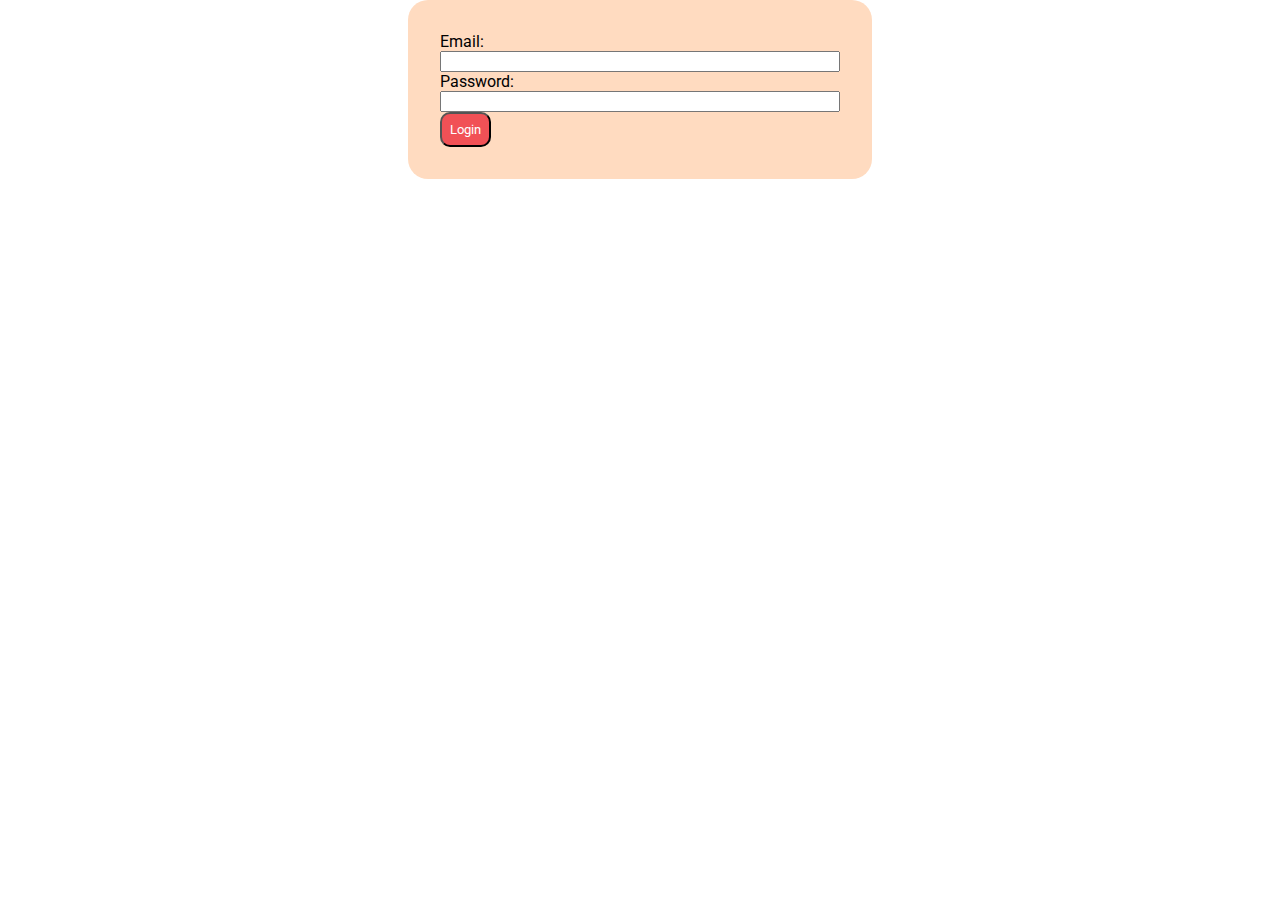
==== login.html @ 96e88361 "start working on login" ====
<!doctype html>
<html lang="en">
<head>
    <meta charset="UTF-8">
    <meta name="viewport"
          content="width=device-width, user-scalable=no, initial-scale=1.0, maximum-scale=1.0, minimum-scale=1.0">
    <meta http-equiv="X-UA-Compatible" content="ie=edge">
    <title>Online Reservation System - Log in</title>
    <link rel="stylesheet" href="./css/main.css">
    <link rel="preconnect" href="https://fonts.googleapis.com">
    <link rel="preconnect" href="https://fonts.gstatic.com" crossorigin>
    <link href="https://fonts.googleapis.com/css2?family=Roboto:wght@300;400;500&display=swap" rel="stylesheet">
    <link rel="stylesheet" href="./css/login.css">
</head>
<body>
<section>

</section>
<section>
    <form action="">
        <div class="login-container">
            <label for="email">Email:</label>
            <input type="email" id="email" name="email" required>

            <label for="password">Password:</label>
            <input type="password" id="password" name="password" required>

            <button class="btn-primary" type="submit" onclick="login()">Login</button>
        </div>
    </form>
</section>
<script src="./js/login.js"></script>
</body>
</html>
---- css/main.css ----
:root {
    --color-primary: #f15156;
    --color-primary-darker: #ad393c;
    --color-accent: #721121;
    --color-secondary: #a5402d;
    --color-secondary-lighter: #f58468;
    --color-light: #ffc07f;
    --color-light-lighter: #ffdbc0;
    --color-lighter: #ffcf99;
}

* {
    margin: 0;
    font-family: Roboto;
}

.nav-container {
    display: flex;
    height: 100%;
    align-items: center;
}

.nav-section-one {
    display: flex;
    justify-content: space-around;
    flex: 2;
}

.nav-section-two {
    display: flex;
    flex: 3;
    justify-content: end;
    margin: 0 1em;
}

nav {
    height: 6vh;
}
 
nav a {
    text-decoration: none;
    color: black;
    font-weight: 500;
}

nav a:hover {
    color: var(--color-primary);
}

nav li {
    list-style: none;
}

/*buttons*/

.btn-primary {
    padding: .5rem;
    background-color: var(--color-primary);
    width: min-content;
    height: min-content;
    border-radius: 10px;
    white-space: nowrap;
    color: white !important;
    text-decoration: none;
}

.btn-primary:hover {
    background-color: var(--color-primary-darker);
}

.btn-light {
    padding: .5rem;
    background-color: var(--color-light);
    width: min-content;
    height: min-content;
    border-radius: 10px;
    white-space: nowrap;
    color: black !important;
    text-decoration: none;
}

.btn-light:hover {
    background-color: var(--color-light-lighter);
}

.btn-secondary {
    padding: .5rem;
    background-color: var(--color-secondary);
    width: min-content;
    height: min-content;
    border-radius: 10px;
    white-space: nowrap;
    color: black !important;
    text-decoration: none;
}

.btn-secondary:hover {
    background-color: var(--color-secondary-lighter);
}

a {
    text-decoration: none;
    color: white;
}
---- css/login.css ----
.login-container {
    display: flex;
    padding: 2rem;
    flex-direction: column;
    width: 400px;
    border-radius: 20px;
    background-color: var(--color-light-lighter);
    margin: 0 auto;
}
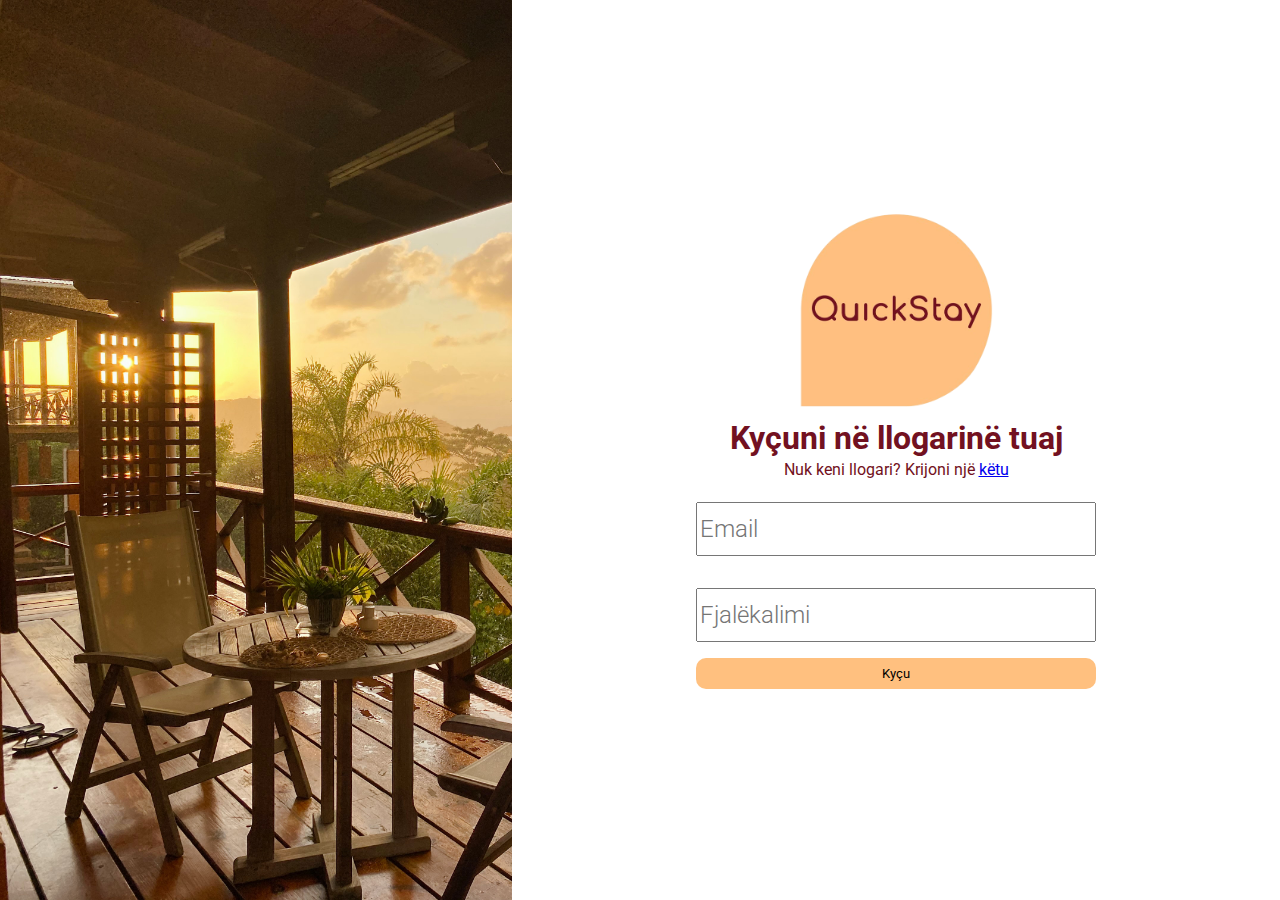
==== commit ce9e79b5: "finish working on login UI part" ====
--- a/login.html
+++ b/login.html
@@ -13,22 +13,27 @@
     <link rel="stylesheet" href="./css/login.css">
 </head>
 <body>
-<section>
+<div class="wrapper">
+    <section class="login-image-container">
+        <img src="./images/hotel3.jpg" alt="">
+    </section>
+    <section class="login-section">
+        <form action="">
+            <div class="login-container">
+                <div class="login-logo">
+                    <img src="./images/logo/logo.png" alt="">
+                </div>
+                <h1>Kyçuni në llogarinë tuaj</h1>
+                <span>Nuk keni llogari? Krijoni një <a href="#">këtu</a></span>
+                <input placeholder="Email" type="email" id="email" name="email" class="login-input" required>
 
-</section>
-<section>
-    <form action="">
-        <div class="login-container">
-            <label for="email">Email:</label>
-            <input type="email" id="email" name="email" required>
+                <input placeholder="Fjalëkalimi" type="password" id="password" class="login-input" name="password" required>
 
-            <label for="password">Password:</label>
-            <input type="password" id="password" name="password" required>
-
-            <button class="btn-primary" type="submit" onclick="login()">Login</button>
-        </div>
-    </form>
-</section>
+                <button class="btn-light" type="submit" onclick="login()">Kyçu</button>
+            </div>
+        </form>
+    </section>
+</div>
 <script src="./js/login.js"></script>
 </body>
 </html>--- a/css/main.css
+++ b/css/main.css
@@ -23,6 +23,7 @@
 .nav-section-one {
     display: flex;
     justify-content: space-around;
+    align-items: center;
     flex: 2;
 }
 
@@ -34,7 +35,7 @@
 }
 
 nav {
-    height: 6vh;
+    height: 13vh;
 }
  
 nav a {
@@ -62,6 +63,8 @@
     white-space: nowrap;
     color: white !important;
     text-decoration: none;
+    border: 0;
+    cursor: pointer;
 }
 
 .btn-primary:hover {
@@ -77,6 +80,8 @@
     white-space: nowrap;
     color: black !important;
     text-decoration: none;
+    border: 0;
+    cursor: pointer;
 }
 
 .btn-light:hover {
@@ -92,13 +97,10 @@
     white-space: nowrap;
     color: black !important;
     text-decoration: none;
+    border: 0;
+    cursor: pointer;
 }
 
 .btn-secondary:hover {
     background-color: var(--color-secondary-lighter);
-}
-
-a {
-    text-decoration: none;
-    color: white;
 }--- a/css/login.css
+++ b/css/login.css
@@ -1,9 +1,58 @@
+.wrapper {
+    width: 100%;
+    height: 100%;
+    display: flex;
+    flex-direction: row;
+}
+
+.login-image-container {
+    width: 40%;
+    height: 100vh;
+    overflow: hidden;
+}
+
+.login-image-container img {
+    height: 100%;
+}
+
+.login-section {
+    width: 60%;
+    display: flex;
+    align-items: center;
+    justify-content: center;
+}
+
+
+.login-logo img {
+    height: 200px;
+}
+
 .login-container {
     display: flex;
     padding: 2rem;
     flex-direction: column;
     width: 400px;
     border-radius: 20px;
-    background-color: var(--color-light-lighter);
-    margin: 0 auto;
+    text-align: center;
+    line-height: 2rem;
+}
+
+.login-container span, .login-container h1 {
+    color: var(--color-accent);
+}
+
+.login-input {
+    height: 3rem;
+    margin: 1rem 0;
+    font-size: 1.5rem;
+    font-weight: 300;
+}
+
+.login-input::placeholder {
+    font-size: 1.5rem;
+    font-weight: 300;
+}
+
+.btn-light {
+    width: 100%;
 }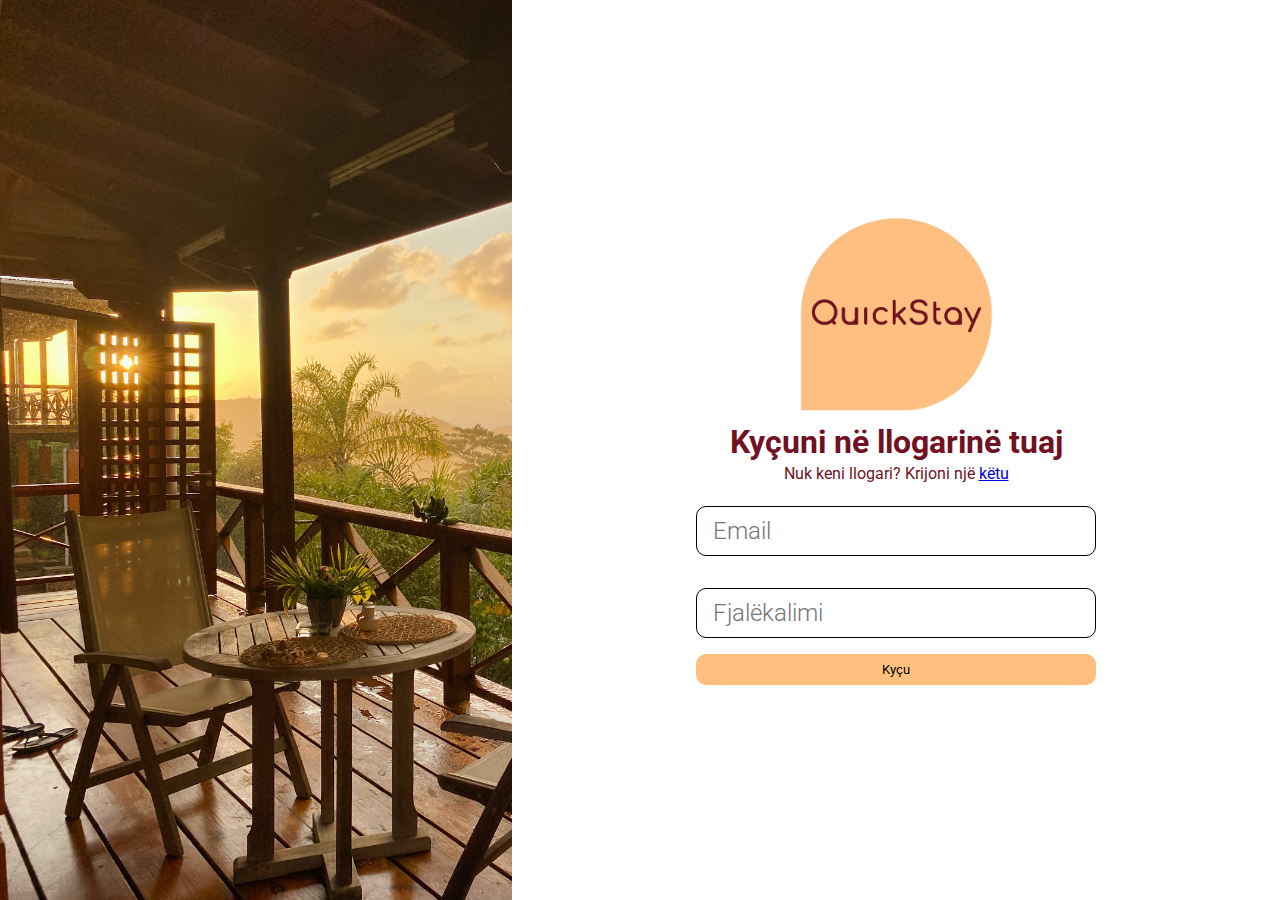
==== commit 84e8b28b: "finish login page" ====
--- a/login.html
+++ b/login.html
@@ -26,10 +26,9 @@
                 <h1>Kyçuni në llogarinë tuaj</h1>
                 <span>Nuk keni llogari? Krijoni një <a href="#">këtu</a></span>
                 <input placeholder="Email" type="email" id="email" name="email" class="login-input" required>
-
                 <input placeholder="Fjalëkalimi" type="password" id="password" class="login-input" name="password" required>
-
-                <button class="btn-light" type="submit" onclick="login()">Kyçu</button>
+                <span class="err-msg"></span>
+                <button class="btn-light" type="submit" onclick="login(event)">Kyçu</button>
             </div>
         </form>
     </section>
--- a/css/main.css
+++ b/css/main.css
@@ -71,7 +71,7 @@
     background-color: var(--color-primary-darker);
 }
 
-.btn-light {
+.btn-light, .rezervo-btn{
     padding: .5rem;
     background-color: var(--color-light);
     width: min-content;
--- a/css/login.css
+++ b/css/login.css
@@ -1,3 +1,5 @@
+
+
 .wrapper {
     width: 100%;
     height: 100%;
@@ -41,11 +43,20 @@
     color: var(--color-accent);
 }
 
+.login-container .err-msg {
+    color: red;
+    font-size: .8rem;
+    text-align: left;
+}
+
 .login-input {
     height: 3rem;
     margin: 1rem 0;
     font-size: 1.5rem;
     font-weight: 300;
+    border: .5px solid black;
+    padding: 0 1rem;
+    border-radius: 10px;
 }
 
 .login-input::placeholder {
@@ -55,4 +66,8 @@
 
 .btn-light {
     width: 100%;
+}
+
+.no-bottom-margin {
+    margin-bottom: 0 !important;
 }